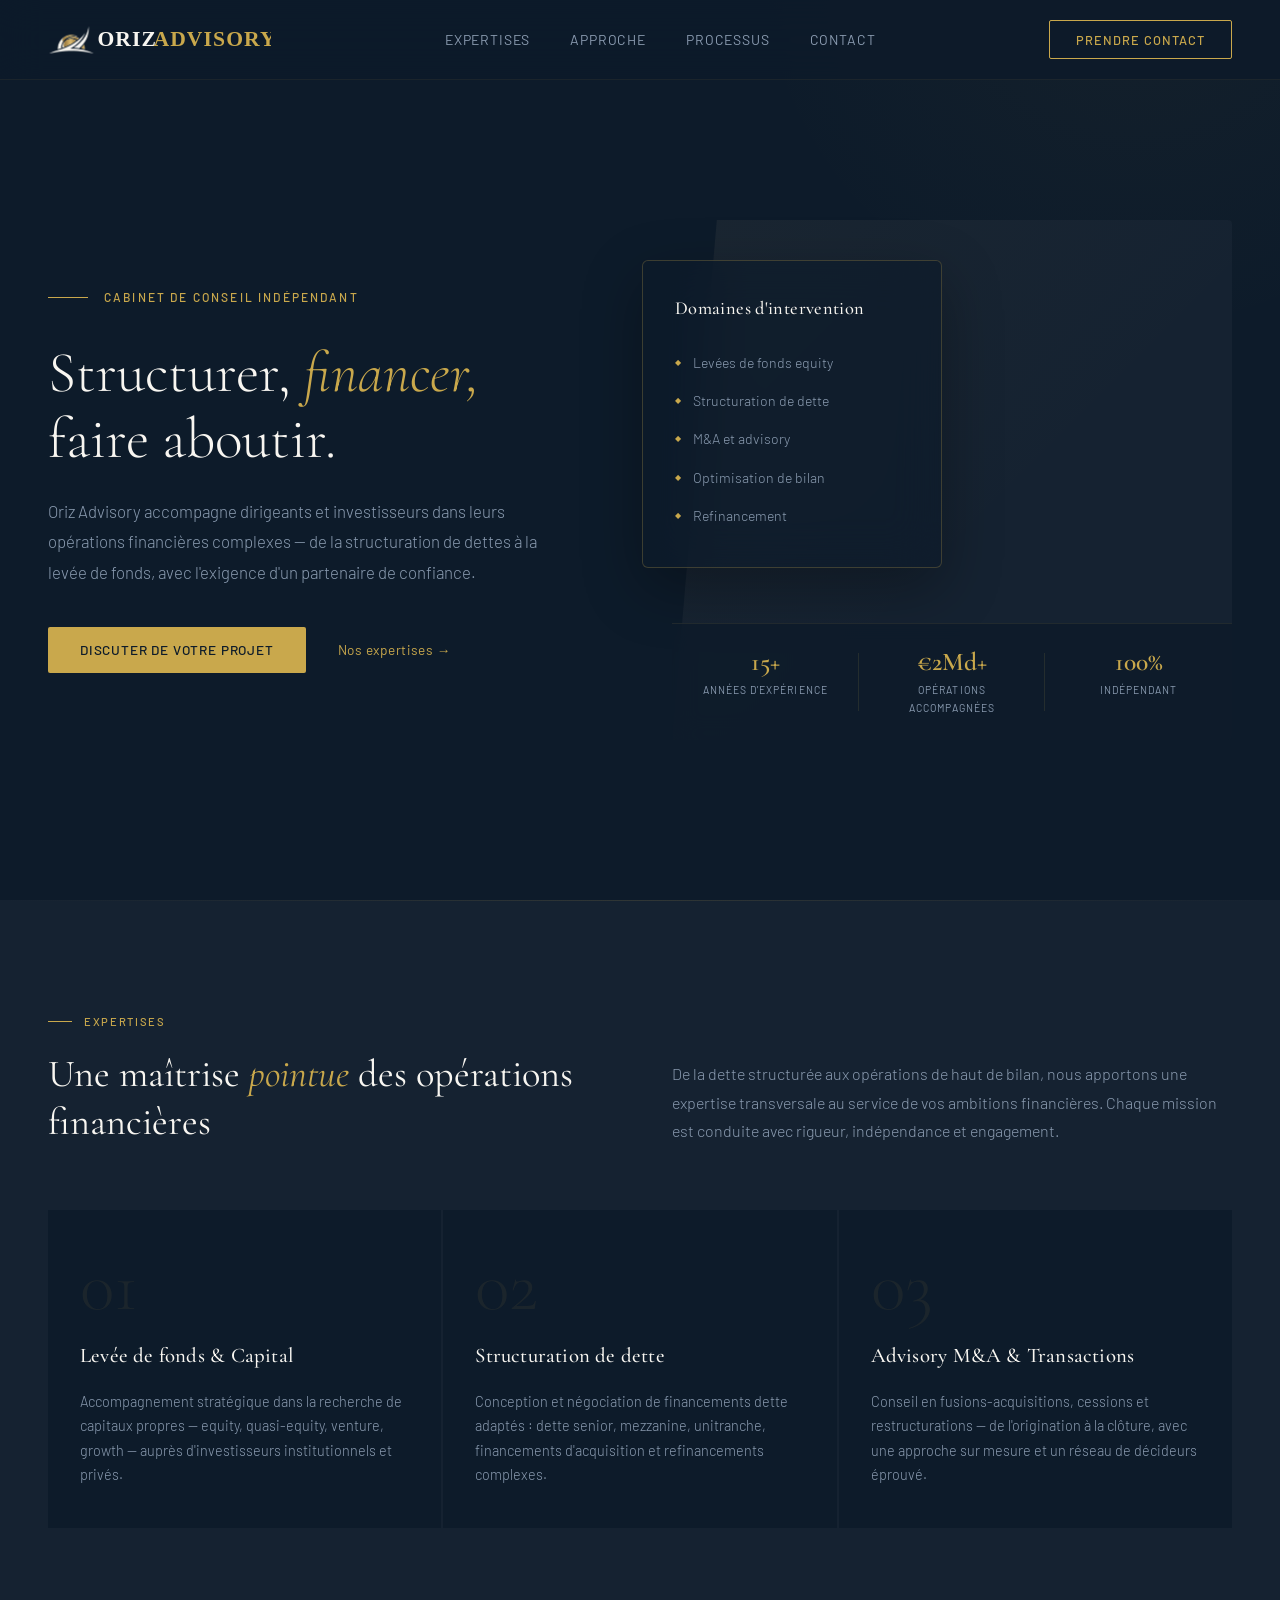
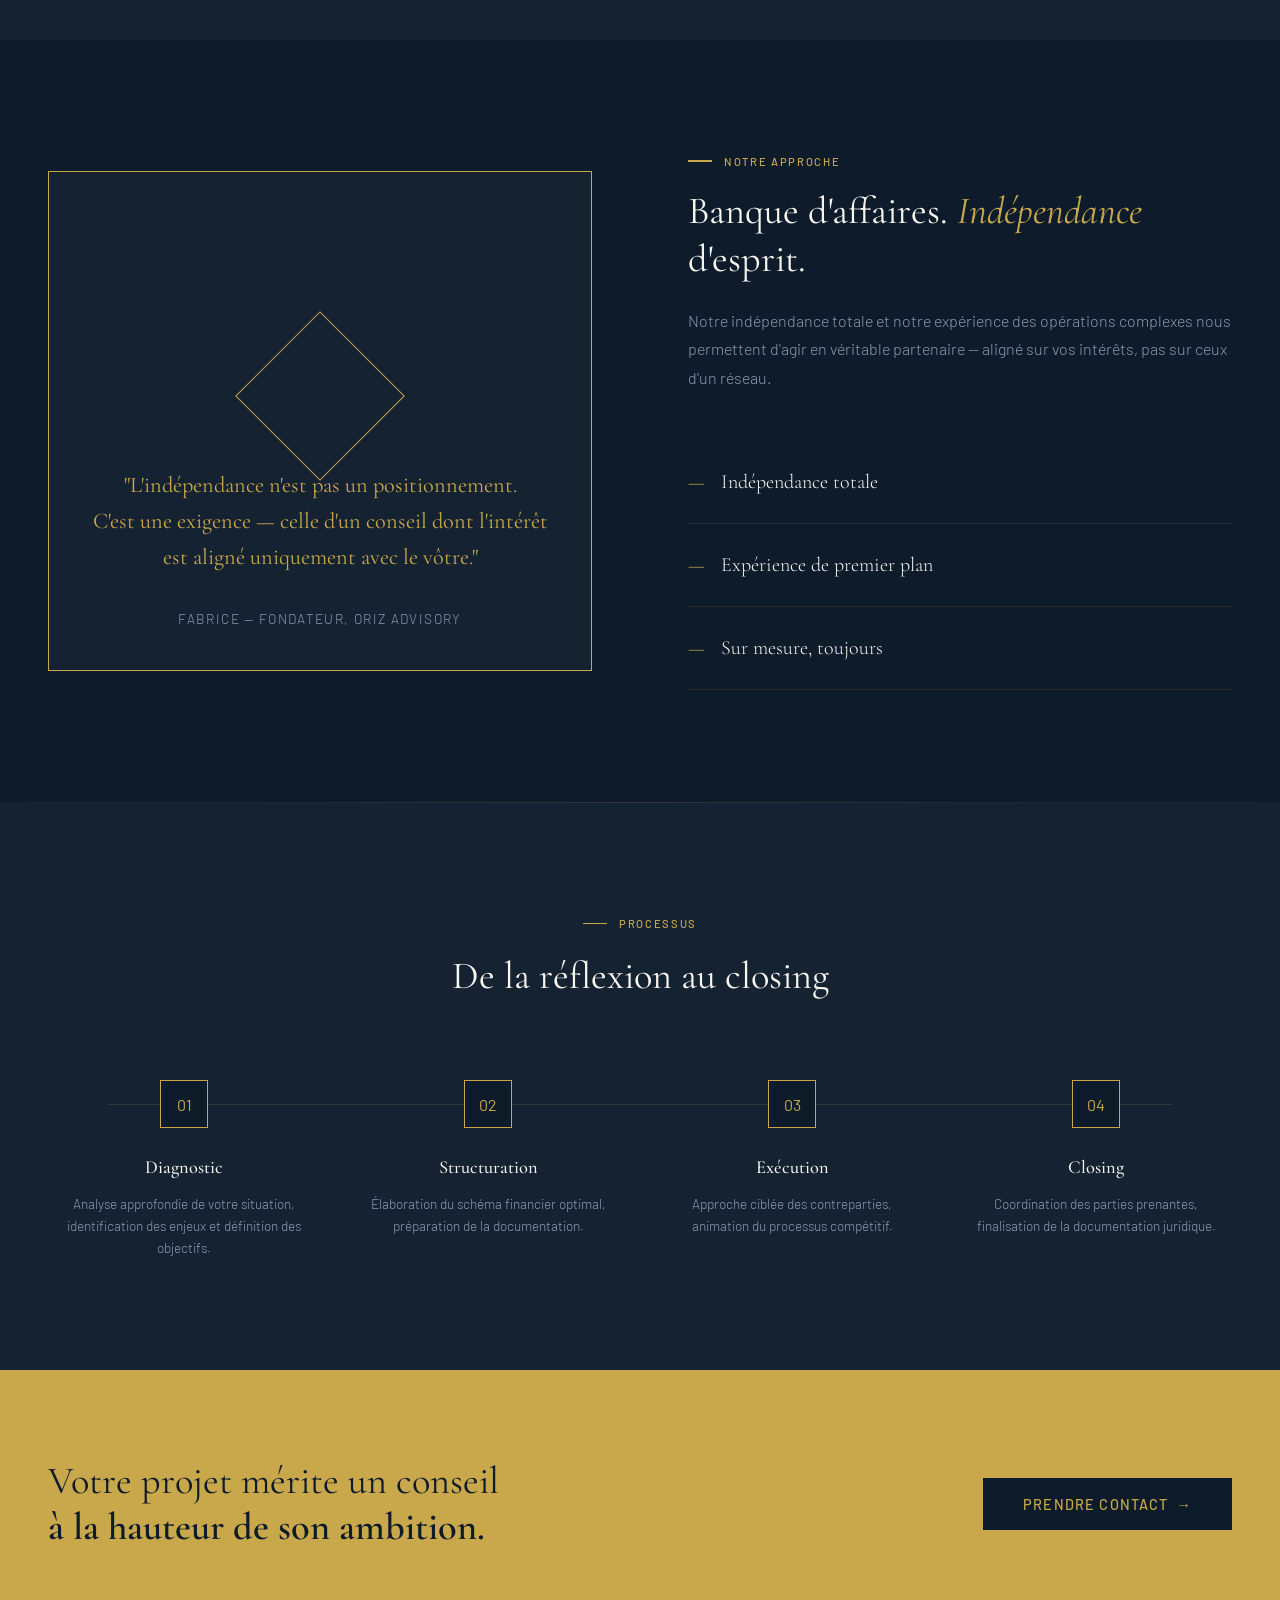
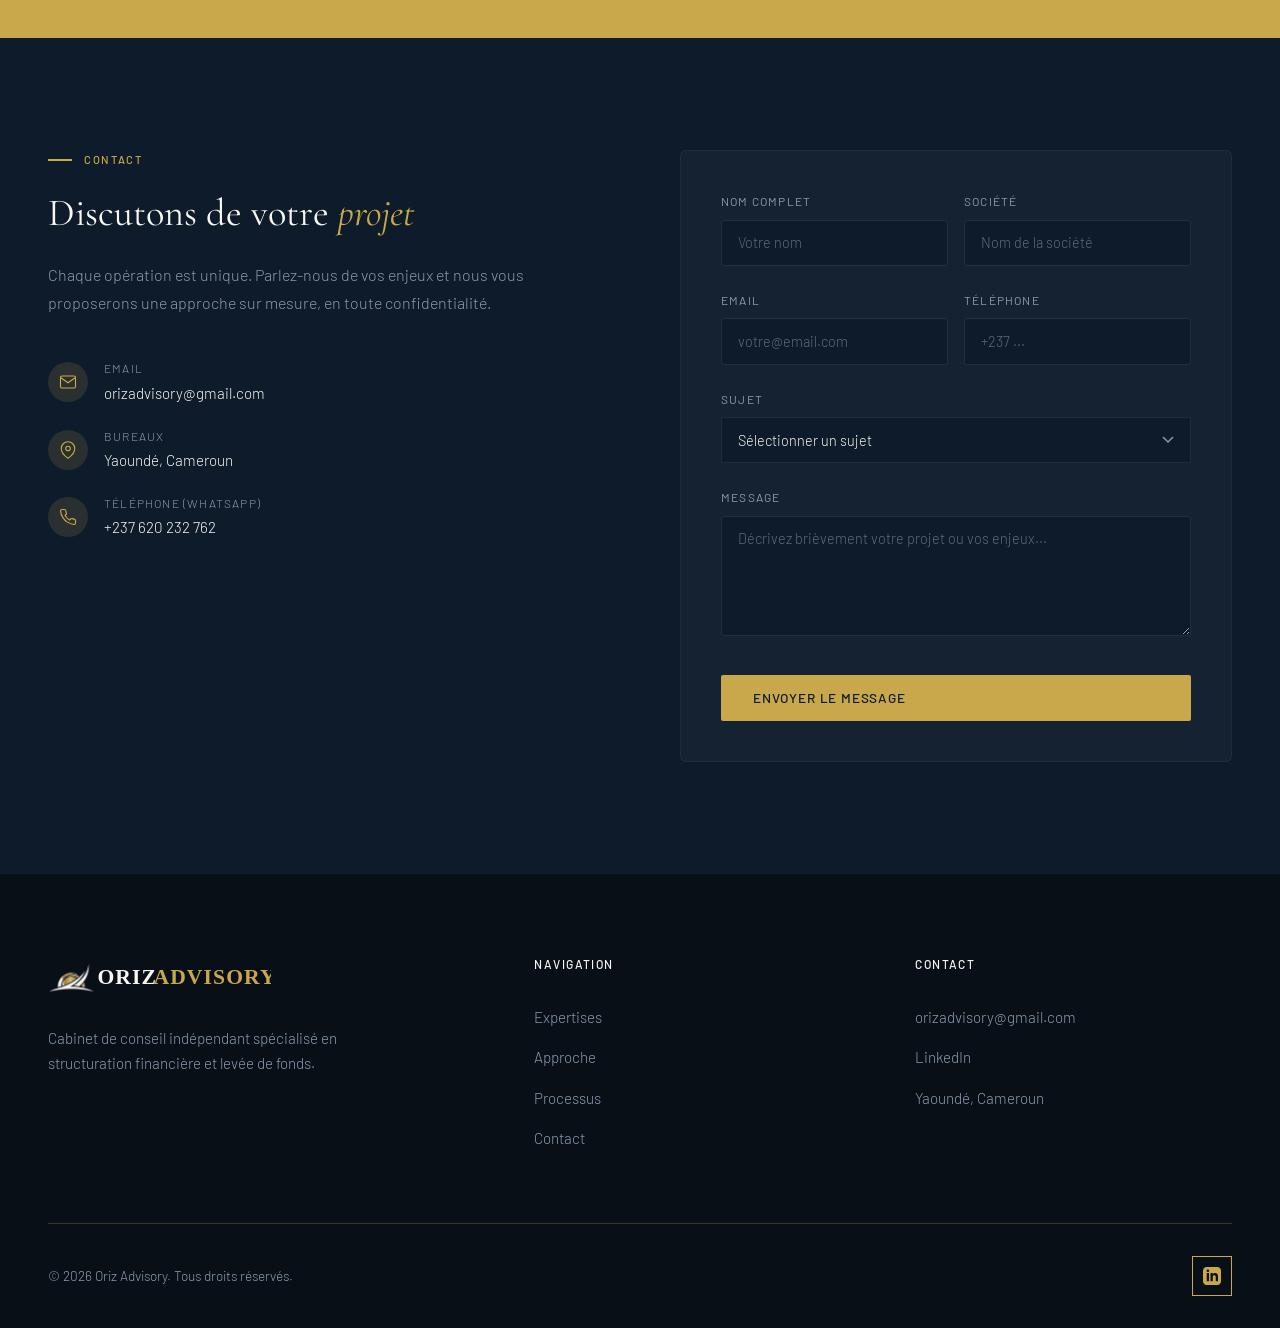
==== index.html @ 31f89c0f "Initial commit of Oriz Advisory website" ====
<!DOCTYPE html>
<html lang="fr">
<head>
  <meta charset="UTF-8">
  <meta name="viewport" content="width=device-width, initial-scale=1.0">
  <title>Oriz Advisory — Financial Structuring & Fundraising</title>
  <meta name="description" content="Oriz Advisory accompagne dirigeants et investisseurs dans leurs opérations financières complexes — structuration de dette, levée de fonds, M&A advisory.">
  <link rel="stylesheet" href="styles.css">
  <link rel="icon" type="image/png" href="assets/logo.png">
</head>
<body>

  <!-- ============================================================
       NAVIGATION
       ============================================================ -->
  <nav class="navbar" id="navbar">
    <a href="#" class="nav-logo">
      <img src="assets/logo.svg" alt="Oriz Advisory">
    </a>
    <div class="nav-links" id="navLinks">
      <a href="#expertises">Expertises</a>
      <a href="#approche">Approche</a>
      <a href="#processus">Processus</a>
      <a href="#contact">Contact</a>
    </div>
    <button class="nav-cta" onclick="document.getElementById('contact').scrollIntoView({behavior:'smooth'})">Prendre contact</button>
    <button class="nav-toggle" id="navToggle" aria-label="Menu">
      <span></span><span></span><span></span>
    </button>
  </nav>

  <!-- ============================================================
       SECTION 1 — HERO
       ============================================================ -->
  <section class="hero" id="hero">
    <div class="hero-container">
      <!-- Left Column -->
      <div class="hero-left">
        <div class="hero-eyebrow">
          <span>Cabinet de conseil indépendant</span>
        </div>
        <h1 class="hero-title">
          Structurer, <span class="highlight">financer,</span><br>faire aboutir.
        </h1>
        <p class="hero-subtitle">
          Oriz Advisory accompagne dirigeants et investisseurs dans leurs opérations financières complexes — de la structuration de dettes à la levée de fonds, avec l'exigence d'un partenaire de confiance.
        </p>
        <div class="hero-ctas">
          <button class="btn-primary" onclick="document.getElementById('contact').scrollIntoView({behavior:'smooth'})">Discuter de votre projet</button>
          <a href="#expertises" class="btn-ghost">Nos expertises →</a>
        </div>
      </div>

      <!-- Right Column -->
      <div class="hero-right">
        <div class="hero-visual-panel"></div>
        <div class="hero-card">
          <h3 class="hero-card-title">Domaines d'intervention</h3>
          <ul class="hero-card-list">
            <li>Levées de fonds equity</li>
            <li>Structuration de dette</li>
            <li>M&A et advisory</li>
            <li>Optimisation de bilan</li>
            <li>Refinancement</li>
          </ul>
        </div>
        <div class="hero-stats">
          <div class="stat-item">
            <span class="stat-number">15+</span>
            <span class="stat-label">Années d'expérience</span>
          </div>
          <div class="stat-item">
            <span class="stat-number">€2Md+</span>
            <span class="stat-label">Opérations accompagnées</span>
          </div>
          <div class="stat-item">
            <span class="stat-number">100%</span>
            <span class="stat-label">Indépendant</span>
          </div>
        </div>
      </div>
    </div>
  </section>

  <!-- ============================================================
       SECTION 2 — EXPERTISES
       ============================================================ -->
  <section class="expertises" id="expertises">
    <div class="section-container">
      <div class="expertises-header reveal">
        <div>
          <div class="section-eyebrow"><span>Expertises</span></div>
          <h2 class="section-title">Une maîtrise <span class="highlight">pointue</span> des opérations financières</h2>
        </div>
        <p class="expertises-intro">
          De la dette structurée aux opérations de haut de bilan, nous apportons une expertise transversale au service de vos ambitions financières. Chaque mission est conduite avec rigueur, indépendance et engagement.
        </p>
      </div>
      <div class="expertise-grid">
        <div class="expertise-card reveal reveal-delay-1">
          <div class="expertise-number">01</div>
          <h3 class="expertise-card-title">Levée de fonds & Capital</h3>
          <p class="expertise-card-desc">Accompagnement stratégique dans la recherche de capitaux propres — equity, quasi-equity, venture, growth — auprès d'investisseurs institutionnels et privés.</p>
        </div>
        <div class="expertise-card reveal reveal-delay-2">
          <div class="expertise-number">02</div>
          <h3 class="expertise-card-title">Structuration de dette</h3>
          <p class="expertise-card-desc">Conception et négociation de financements dette adaptés : dette senior, mezzanine, unitranche, financements d'acquisition et refinancements complexes.</p>
        </div>
        <div class="expertise-card reveal reveal-delay-3">
          <div class="expertise-number">03</div>
          <h3 class="expertise-card-title">Advisory M&A & Transactions</h3>
          <p class="expertise-card-desc">Conseil en fusions-acquisitions, cessions et restructurations — de l'origination à la clôture, avec une approche sur mesure et un réseau de décideurs éprouvé.</p>
        </div>
      </div>
    </div>
  </section>

  <!-- ============================================================
       SECTION 3 — APPROCHE
       ============================================================ -->
  <section class="approche" id="approche">
    <div class="approche-container">
      <div class="approche-left reveal">
        <div class="approche-quote">
          "L'indépendance n'est pas un positionnement.<br>C'est une exigence — celle d'un conseil dont l'intérêt est aligné uniquement avec le vôtre."
        </div>
        <div class="approche-quote-author">Fabrice — Fondateur, Oriz Advisory</div>
      </div>
      <div class="approche-right reveal reveal-delay-1">
        <div class="section-eyebrow"><span>Notre approche</span></div>
        <h2 class="section-title">Banque d'affaires. <span class="highlight">Indépendance</span> d'esprit.</h2>
        <p>Notre indépendance totale et notre expérience des opérations complexes nous permettent d'agir en véritable partenaire — aligné sur vos intérêts, pas sur ceux d'un réseau.</p>
        <div class="approche-values">
          <div class="approche-value">Indépendance totale</div>
          <div class="approche-value">Expérience de premier plan</div>
          <div class="approche-value">Sur mesure, toujours</div>
        </div>
      </div>
    </div>
  </section>

  <!-- ============================================================
       SECTION 4 — PROCESSUS
       ============================================================ -->
  <section class="processus" id="processus">
    <div class="section-container">
      <div class="processus-header reveal">
        <div class="section-eyebrow"><span>Processus</span></div>
        <h2 class="section-title">De la réflexion au closing</h2>
      </div>
      <div class="process-timeline">
        <div class="process-step reveal reveal-delay-1">
          <div class="step-marker">01</div>
          <h3 class="step-title">Diagnostic</h3>
          <p class="step-text">Analyse approfondie de votre situation, identification des enjeux et définition des objectifs.</p>
        </div>
        <div class="process-step reveal reveal-delay-2">
          <div class="step-marker">02</div>
          <h3 class="step-title">Structuration</h3>
          <p class="step-text">Élaboration du schéma financier optimal, préparation de la documentation.</p>
        </div>
        <div class="process-step reveal reveal-delay-3">
          <div class="step-marker">03</div>
          <h3 class="step-title">Exécution</h3>
          <p class="step-text">Approche ciblée des contreparties, animation du processus compétitif.</p>
        </div>
        <div class="process-step reveal reveal-delay-4">
          <div class="step-marker">04</div>
          <h3 class="step-title">Closing</h3>
          <p class="step-text">Coordination des parties prenantes, finalisation de la documentation juridique.</p>
        </div>
      </div>
    </div>
  </section>

  <!-- ============================================================
       CTA BANNER
       ============================================================ -->
  <section class="cta-banner">
    <div class="cta-container reveal">
      <h2 class="cta-text">Votre projet mérite un conseil<br><strong>à la hauteur de son ambition.</strong></h2>
      <button class="btn-navy" onclick="document.getElementById('contact').scrollIntoView({behavior:'smooth'})">Prendre contact <span>→</span></button>
    </div>
  </section>

  <!-- ============================================================
       SECTION 5 — CONTACT
       ============================================================ -->
  <section class="contact" id="contact">
    <div class="contact-container">
      <div class="contact-left reveal">
        <div class="section-eyebrow"><span>Contact</span></div>
        <h2 class="section-title">Discutons de votre <span class="highlight">projet</span></h2>
        <p class="contact-intro">
          Chaque opération est unique. Parlez-nous de vos enjeux et nous vous proposerons une approche sur mesure, en toute confidentialité.
        </p>
        <div class="contact-details">
          <div class="contact-detail">
            <div class="contact-detail-icon">
              <svg viewBox="0 0 24 24"><path d="M4 4h16c1.1 0 2 .9 2 2v12c0 1.1-.9 2-2 2H4c-1.1 0-2-.9-2-2V6c0-1.1.9-2 2-2z"/><polyline points="22,6 12,13 2,6"/></svg>
            </div>
            <div class="contact-detail-text">
              <small>Email</small>
              orizadvisory@gmail.com
            </div>
          </div>
          <div class="contact-detail">
            <div class="contact-detail-icon">
              <svg viewBox="0 0 24 24"><path d="M21 10c0 7-9 13-9 13s-9-6-9-13a9 9 0 0118 0z"/><circle cx="12" cy="10" r="3"/></svg>
            </div>
            <div class="contact-detail-text">
              <small>Bureaux</small>
              Yaoundé, Cameroun
            </div>
          </div>
          <div class="contact-detail">
            <div class="contact-detail-icon">
              <svg viewBox="0 0 24 24"><path d="M22 16.92v3a2 2 0 01-2.18 2 19.79 19.79 0 01-8.63-3.07 19.5 19.5 0 01-6-6A19.79 19.79 0 012.12 4.18 2 2 0 014.11 2h3a2 2 0 012 1.72c.127.96.361 1.903.7 2.81a2 2 0 01-.45 2.11L8.09 9.91a16 16 0 006 6l1.27-1.27a2 2 0 012.11-.45c.907.339 1.85.573 2.81.7A2 2 0 0122 16.92z"/></svg>
            </div>
            <div class="contact-detail-text">
              <small>Téléphone (WhatsApp)</small>
              <a href="https://wa.me/237620232762" target="_blank" rel="noopener noreferrer" style="color: inherit; text-decoration: none;">+237 620 232 762</a>
            </div>
          </div>
        </div>
      </div>
      <form class="contact-form reveal reveal-delay-2" id="contactForm" action="https://formspree.io/f/xwvrzvrv" method="POST" onsubmit="handleSubmit(event)">
        <div class="form-row">
          <div class="form-group">
            <label for="name">Nom complet</label>
            <input type="text" id="name" name="nom" placeholder="Votre nom" required>
          </div>
          <div class="form-group">
            <label for="company">Société</label>
            <input type="text" id="company" name="societe" placeholder="Nom de la société">
          </div>
        </div>
        <div class="form-row">
          <div class="form-group">
            <label for="email">Email</label>
            <input type="email" id="email" name="email" placeholder="votre@email.com" required>
          </div>
          <div class="form-group">
            <label for="phone">Téléphone</label>
            <input type="tel" id="phone" name="telephone" placeholder="+237 ...">
          </div>
        </div>
        <div class="form-group">
          <label for="subject">Sujet</label>
          <select id="subject" name="sujet">
            <option value="" disabled selected>Sélectionner un sujet</option>
            <option value="Levee de fonds">Levée de fonds</option>
            <option value="Structuration de dette">Structuration de dette</option>
            <option value="M&A / Transaction">M&A / Transaction</option>
            <option value="Refinancement">Refinancement</option>
            <option value="Autre">Autre</option>
          </select>
        </div>
        <div class="form-group">
          <label for="message">Message</label>
          <textarea id="message" name="message" placeholder="Décrivez brièvement votre projet ou vos enjeux..." required></textarea>
        </div>
        <button type="submit" class="btn-primary form-submit">Envoyer le message</button>
      </form>
    </div>
  </section>

  <!-- ============================================================
       FOOTER
       ============================================================ -->
  <footer class="footer">
    <div class="footer-container">
      <div class="footer-top">
        <div class="footer-brand">
          <a href="#" class="footer-logo">
            <img src="assets/logo.svg" alt="Oriz Advisory">
          </a>
          <p>Cabinet de conseil indépendant spécialisé en structuration financière et levée de fonds.</p>
        </div>
        <div class="footer-nav-col">
          <h4>Navigation</h4>
          <a href="#expertises">Expertises</a>
          <a href="#approche">Approche</a>
          <a href="#processus">Processus</a>
          <a href="#contact">Contact</a>
        </div>
        <div class="footer-nav-col">
          <h4>Contact</h4>
          <a href="mailto:orizadvisory@gmail.com">orizadvisory@gmail.com</a>
          <a href="https://www.linkedin.com/company/oriz-advisory/" target="_blank" rel="noopener noreferrer">LinkedIn</a>
          <p>Yaoundé, Cameroun</p>
        </div>
      </div>
      <div class="footer-bottom">
        <p>© 2026 Oriz Advisory. Tous droits réservés.</p>
        <a href="https://www.linkedin.com/company/oriz-advisory/" target="_blank" rel="noopener noreferrer" class="linkedin-icon" aria-label="LinkedIn">
          <svg viewBox="0 0 24 24"><path d="M19 0h-14c-2.761 0-5 2.239-5 5v14c0 2.761 2.239 5 5 5h14c2.762 0 5-2.239 5-5v-14c0-2.761-2.238-5-5-5zm-11 19h-3v-11h3v11zm-1.5-12.268c-.966 0-1.75-.79-1.75-1.764s.784-1.764 1.75-1.764 1.75.79 1.75 1.764-.783 1.764-1.75 1.764zm13.5 12.268h-3v-5.604c0-3.368-4-3.113-4 0v5.604h-3v-11h3v1.765c1.396-2.586 7-2.777 7 2.476v6.759z"/></svg>
        </a>
      </div>
    </div>
  </footer>

  <!-- ============================================================
       JAVASCRIPT
       ============================================================ -->
  <script>
    // --- Navbar scroll effect ---
    const navbar = document.getElementById('navbar');
    window.addEventListener('scroll', () => {
      navbar.classList.toggle('scrolled', window.scrollY > 40);
    });

    // --- Mobile menu toggle ---
    const navToggle = document.getElementById('navToggle');
    const navLinks = document.getElementById('navLinks');
    navToggle.addEventListener('click', () => {
      navLinks.classList.toggle('open');
      const spans = navToggle.querySelectorAll('span');
      if (navLinks.classList.contains('open')) {
        spans[0].style.transform = 'rotate(45deg) translate(5px, 5px)';
        spans[1].style.opacity = '0';
        spans[2].style.transform = 'rotate(-45deg) translate(5px, -5px)';
      } else {
        spans[0].style.transform = '';
        spans[1].style.opacity = '';
        spans[2].style.transform = '';
      }
    });

    // Close mobile menu on nav link click
    navLinks.querySelectorAll('a').forEach(link => {
      link.addEventListener('click', () => {
        navLinks.classList.remove('open');
        const spans = navToggle.querySelectorAll('span');
        spans[0].style.transform = '';
        spans[1].style.opacity = '';
        spans[2].style.transform = '';
      });
    });

    // --- Scroll Reveal ---
    const reveals = document.querySelectorAll('.reveal');
    const observerOptions = {
      root: null,
      threshold: 0.15,
      rootMargin: '0px 0px -40px 0px'
    };
    const observer = new IntersectionObserver((entries) => {
      entries.forEach(entry => {
        if (entry.isIntersecting) {
          entry.target.classList.add('visible');
          observer.unobserve(entry.target);
        }
      });
    }, observerOptions);
    reveals.forEach(el => observer.observe(el));

    // --- Smooth scroll for anchor links ---
    document.querySelectorAll('a[href^="#"]').forEach(anchor => {
      anchor.addEventListener('click', (e) => {
        e.preventDefault();
        const target = document.querySelector(anchor.getAttribute('href'));
        if (target) {
          target.scrollIntoView({ behavior: 'smooth', block: 'start' });
        }
      });
    });

    // --- Contact form handler ---
    async function handleSubmit(e) {
      e.preventDefault();
      const form = e.target;
      const btn = form.querySelector('.form-submit');
      const originalText = btn.textContent;
      
      const data = new FormData(form);
      
      try {
        btn.textContent = 'Envoi en cours...';
        btn.disabled = true;
        
        const response = await fetch(form.action, {
          method: form.method,
          body: data,
          headers: {
            'Accept': 'application/json'
          }
        });
        
        if (response.ok) {
          btn.textContent = 'Message envoyé ✓';
          btn.style.background = '#2a7d4f';
          btn.style.borderColor = '#2a7d4f';
          setTimeout(() => {
            btn.textContent = originalText;
            btn.style.background = '';
            btn.style.borderColor = '';
            btn.disabled = false;
            form.reset();
          }, 3000);
        } else {
          // If the server returns an error code
          btn.textContent = 'Erreur lors de l\'envoi';
          btn.style.background = '#e63946';
          btn.style.borderColor = '#e63946';
          setTimeout(() => {
            btn.textContent = originalText;
            btn.style.background = '';
            btn.style.borderColor = '';
            btn.disabled = false;
          }, 4000);
        }
      } catch (error) {
        // Network errors
        btn.textContent = 'Erreur réseau';
        btn.style.background = '#e63946';
        btn.style.borderColor = '#e63946';
        setTimeout(() => {
          btn.textContent = originalText;
          btn.style.background = '';
          btn.style.borderColor = '';
          btn.disabled = false;
        }, 4000);
      }
    }

    // --- Counter animation for stats ---
    function animateCounters() {
      const stats = document.querySelectorAll('.stat-number');
      stats.forEach(stat => {
        const text = stat.textContent;
        // Only animate numbers
        if (text.match(/^\d/)) {
          const endVal = parseInt(text);
          const suffix = text.replace(/[\d]/g, '');
          let current = 0;
          const step = Math.ceil(endVal / 40);
          const timer = setInterval(() => {
            current += step;
            if (current >= endVal) {
              current = endVal;
              clearInterval(timer);
            }
            stat.textContent = current + suffix;
          }, 30);
        }
      });
    }
    // Trigger counter animation when hero stats become visible
    const statsBar = document.querySelector('.hero-stats');
    if (statsBar) {
      const statsObserver = new IntersectionObserver((entries) => {
        entries.forEach(entry => {
          if (entry.isIntersecting) {
            animateCounters();
            statsObserver.unobserve(entry.target);
          }
        });
      }, { threshold: 0.5 });
      statsObserver.observe(statsBar);
    }
  </script>
</body>
</html>
---- styles.css ----
/* ============================================================
   ORIZ ADVISORY — Premium Single-Page Website
   Design Tokens & Global Styles
   ============================================================ */

@import url('https://fonts.googleapis.com/css2?family=Cormorant+Garamond:ital,wght@0,300;0,400;0,500;0,600;0,700;1,300;1,400;1,500;1,600;1,700&family=Barlow:wght@200;300;400;500;600&display=swap');

/* --- Design Tokens --- */
:root {
  --navy:        #0D1B2A;
  --navy-light:  #152231;
  --navy-mid:    #1B2D44;
  --gold:        #C9A84C;
  --gold-dim:    rgba(201, 168, 76, 0.15);
  --gold-glow:   rgba(201, 168, 76, 0.35);
  --offwhite:    #F8F6F1;
  --grey:        #8A9BB0;
  --grey-dark:   #5A6B7F;
  --glass-bg:    rgba(13, 27, 42, 0.65);
  --glass-border: rgba(201, 168, 76, 0.25);
  --font-display: 'Cormorant Garamond', Georgia, serif;
  --font-body:    'Barlow', 'Segoe UI', sans-serif;
  --transition:  0.35s cubic-bezier(0.25, 0.46, 0.45, 0.94);
  --max-width:   1280px;
}

/* --- Reset & Base --- */
*, *::before, *::after { box-sizing: border-box; margin: 0; padding: 0; }
html { scroll-behavior: smooth; font-size: 16px; }
body {
  font-family: var(--font-body);
  font-weight: 300;
  color: var(--offwhite);
  background: var(--navy);
  line-height: 1.7;
  overflow-x: hidden;
  -webkit-font-smoothing: antialiased;
  -moz-osx-font-smoothing: grayscale;
}
img { max-width: 100%; display: block; }
a { text-decoration: none; color: inherit; }
ul { list-style: none; }

/* ============================================================
   NAVIGATION
   ============================================================ */
.navbar {
  position: fixed;
  top: 0; left: 0; right: 0;
  z-index: 1000;
  padding: 0 3rem;
  height: 80px;
  display: flex;
  align-items: center;
  justify-content: space-between;
  background: rgba(13, 27, 42, 0.85);
  backdrop-filter: blur(20px);
  -webkit-backdrop-filter: blur(20px);
  border-bottom: 1px solid rgba(201, 168, 76, 0.08);
  transition: background var(--transition);
}
.navbar.scrolled {
  background: rgba(13, 27, 42, 0.95);
  border-bottom-color: rgba(201, 168, 76, 0.15);
}
.nav-logo img {
  height: 48px;
  width: auto;
}
.nav-links {
  display: flex;
  align-items: center;
  gap: 2.5rem;
}
.nav-links a {
  font-family: var(--font-body);
  font-weight: 400;
  font-size: 0.875rem;
  letter-spacing: 0.06em;
  text-transform: uppercase;
  color: var(--grey);
  transition: color var(--transition);
  position: relative;
}
.nav-links a::after {
  content: '';
  position: absolute;
  bottom: -4px; left: 0;
  width: 0;
  height: 1px;
  background: var(--gold);
  transition: width var(--transition);
}
.nav-links a:hover { color: var(--offwhite); }
.nav-links a:hover::after { width: 100%; }

.nav-cta {
  font-family: var(--font-body);
  font-weight: 500;
  font-size: 0.8rem;
  letter-spacing: 0.08em;
  text-transform: uppercase;
  padding: 0.65rem 1.6rem;
  border: 1.5px solid var(--gold);
  color: var(--gold);
  border-radius: 2px;
  transition: all var(--transition);
  cursor: pointer;
  background: transparent;
}
.nav-cta:hover {
  background: var(--gold);
  color: var(--navy);
}

/* Mobile menu toggle */
.nav-toggle {
  display: none;
  flex-direction: column;
  gap: 5px;
  background: none;
  border: none;
  cursor: pointer;
  padding: 4px;
}
.nav-toggle span {
  display: block;
  width: 24px;
  height: 2px;
  background: var(--offwhite);
  transition: all 0.3s;
}

/* ============================================================
   HERO SECTION
   ============================================================ */
.hero {
  min-height: 100vh;
  padding: 140px 3rem 80px;
  display: flex;
  align-items: center;
  position: relative;
  overflow: hidden;
}
/* Subtle background texture */
.hero::before {
  content: '';
  position: absolute;
  top: -50%; right: -20%;
  width: 800px; height: 800px;
  border-radius: 50%;
  background: radial-gradient(circle, rgba(201,168,76,0.04) 0%, transparent 70%);
  pointer-events: none;
}
.hero-container {
  max-width: var(--max-width);
  margin: 0 auto;
  width: 100%;
  display: grid;
  grid-template-columns: 1fr 1fr;
  gap: 4rem;
  align-items: center;
}
/* --- Hero Left --- */
.hero-left { z-index: 2; }
.hero-eyebrow {
  display: flex;
  align-items: center;
  gap: 1rem;
  margin-bottom: 2rem;
}
.hero-eyebrow::before {
  content: '';
  width: 40px;
  height: 1.5px;
  background: var(--gold);
  flex-shrink: 0;
}
.hero-eyebrow span {
  font-family: var(--font-body);
  font-size: 0.75rem;
  font-weight: 500;
  letter-spacing: 0.18em;
  text-transform: uppercase;
  color: var(--gold);
}
.hero-title {
  font-family: var(--font-display);
  font-weight: 300;
  font-size: clamp(2.8rem, 4.5vw, 4rem);
  line-height: 1.15;
  color: var(--offwhite);
  margin-bottom: 1.5rem;
}
.hero-title .highlight {
  font-style: italic;
  color: var(--gold);
}
.hero-subtitle {
  font-family: var(--font-body);
  font-weight: 300;
  font-size: 1.05rem;
  line-height: 1.8;
  color: var(--grey);
  max-width: 520px;
  margin-bottom: 2.5rem;
}
.hero-ctas {
  display: flex;
  align-items: center;
  gap: 2rem;
  flex-wrap: wrap;
}
.btn-primary {
  display: inline-flex;
  align-items: center;
  gap: 0.5rem;
  font-family: var(--font-body);
  font-weight: 500;
  font-size: 0.85rem;
  letter-spacing: 0.06em;
  text-transform: uppercase;
  padding: 0.9rem 2rem;
  background: var(--gold);
  color: var(--navy);
  border: none;
  border-radius: 2px;
  cursor: pointer;
  transition: all var(--transition);
  position: relative;
  overflow: hidden;
}
.btn-primary::before {
  content: '';
  position: absolute;
  inset: 0;
  background: linear-gradient(135deg, rgba(255,255,255,0.15) 0%, transparent 50%);
  opacity: 0;
  transition: opacity var(--transition);
}
.btn-primary:hover { transform: translateY(-2px); box-shadow: 0 8px 30px rgba(201,168,76,0.25); }
.btn-primary:hover::before { opacity: 1; }
.btn-ghost {
  font-family: var(--font-body);
  font-weight: 400;
  font-size: 0.85rem;
  letter-spacing: 0.04em;
  color: var(--gold);
  transition: all var(--transition);
  border: none;
  background: none;
  cursor: pointer;
}
.btn-ghost:hover { color: var(--offwhite); letter-spacing: 0.08em; }

/* --- Hero Right --- */
.hero-right {
  position: relative;
  height: 520px;
  z-index: 1;
}
.hero-visual-panel {
  position: absolute;
  inset: 0;
  background: var(--navy-light);
  clip-path: polygon(8% 0, 100% 0, 100% 100%, 0 100%);
  border-radius: 4px;
}
.hero-visual-panel::after {
  content: '';
  position: absolute;
  inset: 0;
  background: linear-gradient(135deg, rgba(201,168,76,0.03) 0%, transparent 60%);
}
/* Floating glassmorphism card */
.hero-card {
  position: absolute;
  top: 40px; left: -30px;
  width: 300px;
  padding: 2rem;
  background: var(--glass-bg);
  backdrop-filter: blur(24px);
  -webkit-backdrop-filter: blur(24px);
  border: 1px solid var(--glass-border);
  border-radius: 6px;
  z-index: 3;
  box-shadow: 0 20px 60px rgba(0,0,0,0.3);
}
.hero-card-title {
  font-family: var(--font-display);
  font-weight: 500;
  font-size: 1.15rem;
  color: var(--offwhite);
  margin-bottom: 1.2rem;
  letter-spacing: 0.02em;
}
.hero-card-list li {
  font-family: var(--font-body);
  font-weight: 300;
  font-size: 0.88rem;
  color: var(--grey);
  padding: 0.45rem 0;
  display: flex;
  align-items: center;
  gap: 0.75rem;
}
.hero-card-list li::before {
  content: '◆';
  font-size: 0.5rem;
  color: var(--gold);
  flex-shrink: 0;
}

/* Stats bar */
.hero-stats {
  position: absolute;
  bottom: 0; left: 0; right: 0;
  display: grid;
  grid-template-columns: repeat(3, 1fr);
  background: rgba(13, 27, 42, 0.8);
  backdrop-filter: blur(12px);
  border-top: 1px solid rgba(201,168,76,0.1);
  border-radius: 0 0 4px 4px;
  z-index: 3;
}
.stat-item {
  padding: 1.4rem 1.5rem;
  text-align: center;
  position: relative;
}
.stat-item:not(:last-child)::after {
  content: '';
  position: absolute;
  right: 0; top: 25%; bottom: 25%;
  width: 1px;
  background: rgba(201,168,76,0.12);
}
.stat-number {
  font-family: var(--font-display);
  font-weight: 600;
  font-size: 1.6rem;
  color: var(--gold);
  display: block;
  line-height: 1.2;
}
.stat-label {
  font-family: var(--font-body);
  font-weight: 400;
  font-size: 0.65rem;
  letter-spacing: 0.1em;
  text-transform: uppercase;
  color: var(--grey);
  margin-top: 0.3rem;
  display: block;
}

/* ============================================================
   SECTION — EXPERTISES
   ============================================================ */
.expertises {
  background: var(--navy-light);
  padding: 7rem 3rem;
  position: relative;
}
.expertises::before {
  content: '';
  position: absolute;
  top: 0; left: 0; right: 0;
  height: 1px;
  background: linear-gradient(90deg, transparent, rgba(201,168,76,0.15), transparent);
}
.section-container {
  max-width: var(--max-width);
  margin: 0 auto;
}
.expertises-header {
  display: grid;
  grid-template-columns: 1fr 1fr;
  gap: 4rem;
  margin-bottom: 4rem;
  align-items: end;
}
.section-eyebrow {
  display: flex;
  align-items: center;
  gap: 0.75rem;
  margin-bottom: 1.2rem;
}
.section-eyebrow::before {
  content: '';
  width: 24px;
  height: 1.5px;
  background: var(--gold);
}
.section-eyebrow span {
  font-family: var(--font-body);
  font-size: 0.7rem;
  font-weight: 500;
  letter-spacing: 0.15em;
  text-transform: uppercase;
  color: var(--gold);
}
.section-title {
  font-family: var(--font-display);
  font-weight: 400;
  font-size: clamp(1.8rem, 3vw, 2.4rem);
  line-height: 1.25;
  color: var(--offwhite);
}
.section-title .highlight {
  font-style: italic;
  color: var(--gold);
}
.expertises-intro {
  font-family: var(--font-body);
  font-weight: 300;
  font-size: 1rem;
  line-height: 1.8;
  color: var(--grey);
  align-self: end;
}
/* Expertise cards */
.expertise-grid {
  display: grid;
  grid-template-columns: repeat(3, 1fr);
  gap: 2px;
}
.expertise-card {
  background: var(--navy);
  padding: 2.5rem 2rem;
  position: relative;
  overflow: hidden;
  transition: all var(--transition);
  cursor: default;
}
.expertise-card::after {
  content: '';
  position: absolute;
  bottom: 0; left: 0;
  width: 0;
  height: 2px;
  background: var(--gold);
  transition: width 0.5s cubic-bezier(0.25, 0.46, 0.45, 0.94);
}
.expertise-card:hover {
  background: var(--navy-mid);
}
.expertise-card:hover::after {
  width: 100%;
}
.expertise-number {
  font-family: var(--font-display);
  font-weight: 300;
  font-size: 4.5rem;
  color: rgba(201, 168, 76, 0.08);
  line-height: 1;
  margin-bottom: 1rem;
  transition: color var(--transition);
}
.expertise-card:hover .expertise-number {
  color: rgba(201, 168, 76, 0.15);
}
.expertise-card-title {
  font-family: var(--font-display);
  font-weight: 500;
  font-size: 1.3rem;
  color: var(--offwhite);
  margin-bottom: 1rem;
  letter-spacing: 0.01em;
}
.expertise-card-desc {
  font-family: var(--font-body);
  font-weight: 300;
  font-size: 0.9rem;
  line-height: 1.7;
  color: var(--grey);
}

/* ============================================================
   SECTION — APPROCHE
   ============================================================ */
.approche {
  padding: 7rem 3rem;
  background: var(--navy);
  position: relative;
}
.approche-container {
  max-width: var(--max-width);
  margin: 0 auto;
  display: grid;
  grid-template-columns: 1fr 1fr;
  gap: 6rem;
  align-items: center;
}
.approche-left {
  position: relative;
  height: 500px;
  border: 1px solid var(--gold);
  padding: 2.5rem;
  display: flex;
  flex-direction: column;
  justify-content: flex-end;
  background: var(--navy-light);
  overflow: hidden;
}
.approche-left::before {
  content: '';
  position: absolute;
  top: 45%; left: 50%;
  transform: translate(-50%, -50%) rotate(45deg);
  width: 120px; height: 120px;
  border: 1px solid var(--gold);
  animation: slowRotate 25s linear infinite;
}
@keyframes slowRotate {
  from { transform: translate(-50%, -50%) rotate(45deg); }
  to { transform: translate(-50%, -50%) rotate(405deg); }
}
.approche-quote {
  font-family: var(--font-display);
  font-size: 1.4rem;
  font-weight: 400;
  line-height: 1.6;
  color: var(--gold);
  position: relative;
  z-index: 2;
  text-align: center;
  margin-bottom: 2rem;
}
.approche-quote-author {
  font-family: var(--font-body);
  font-size: 0.85rem;
  text-transform: uppercase;
  letter-spacing: 0.1em;
  color: var(--grey);
  text-align: center;
  position: relative;
  z-index: 2;
}
.approche-right {
  display: flex;
  flex-direction: column;
}
.approche-right .section-eyebrow {
  margin-bottom: 1rem;
}
.approche-right .section-title {
  margin-bottom: 1.5rem;
}
.approche-right p {
  font-family: var(--font-body);
  font-weight: 300;
  font-size: 1rem;
  color: var(--grey);
  line-height: 1.8;
  margin-bottom: 3rem;
}
.approche-values {
  display: flex;
  flex-direction: column;
}
.approche-value {
  padding: 1.5rem 0;
  border-bottom: 1px solid rgba(201,168,76,0.15);
  font-family: var(--font-display);
  font-size: 1.25rem;
  color: var(--offwhite);
  display: flex;
  align-items: center;
  gap: 1rem;
}
.approche-value::before {
  content: '—';
  color: var(--gold);
}

/* ============================================================
   SECTION — PROCESSUS
   ============================================================ */
.processus {
  padding: 7rem 3rem;
  background: var(--navy-light);
  position: relative;
  overflow: hidden;
}
.processus::before {
  content: '';
  position: absolute;
  top: 0; left: 0; right: 0;
  height: 1px;
  background: linear-gradient(90deg, transparent, rgba(201,168,76,0.15), transparent);
}
.processus-header {
  text-align: center;
  max-width: 700px;
  margin: 0 auto 5rem;
}
.processus-header .section-eyebrow {
  justify-content: center;
}
.processus-header .section-title {
  margin-bottom: 1.2rem;
}
.process-timeline {
  max-width: var(--max-width);
  margin: 0 auto;
  display: grid;
  grid-template-columns: repeat(4, 1fr);
  gap: 2rem;
  position: relative;
}
/* Connecting line */
.process-timeline::before {
  content: '';
  position: absolute;
  top: 24px;
  left: 5%;
  right: 5%;
  height: 1px;
  background: var(--gold-dim);
  z-index: 0;
}
.process-step {
  text-align: center;
  position: relative;
  z-index: 1;
  padding: 0 1rem;
}
.step-marker {
  width: 48px;
  height: 48px;
  background: var(--navy);
  border: 1px solid var(--gold);
  display: flex;
  align-items: center;
  justify-content: center;
  margin: 0 auto 1.5rem;
  font-family: var(--font-body);
  font-weight: 400;
  font-size: 1rem;
  color: var(--gold);
  transition: all var(--transition);
}
.process-step:hover .step-marker {
  background: var(--gold);
  color: var(--navy);
}
.step-title {
  font-family: var(--font-display);
  font-weight: 500;
  font-size: 1.15rem;
  color: var(--offwhite);
  margin-bottom: 0.6rem;
}
.step-text {
  font-family: var(--font-body);
  font-weight: 300;
  font-size: 0.85rem;
  line-height: 1.6;
  color: var(--grey);
}

/* ============================================================
   CTA BANNER
   ============================================================ */
.cta-banner {
  background: var(--gold);
  padding: 5.5rem 3rem;
}
.cta-container {
  max-width: var(--max-width);
  margin: 0 auto;
  display: flex;
  justify-content: space-between;
  align-items: center;
  gap: 4rem;
}
.cta-text {
  font-family: var(--font-display);
  font-weight: 400;
  font-size: clamp(2rem, 3vw, 2.8rem);
  color: var(--navy);
  line-height: 1.2;
  max-width: 800px;
}
.cta-text strong {
  font-weight: 600;
}
.btn-navy {
  display: inline-flex;
  align-items: center;
  gap: 0.5rem;
  font-family: var(--font-body);
  font-weight: 500;
  font-size: 0.9rem;
  letter-spacing: 0.08em;
  text-transform: uppercase;
  padding: 1.1rem 2.5rem;
  background: var(--navy);
  color: var(--gold);
  border: none;
  cursor: pointer;
  transition: all var(--transition);
  white-space: nowrap;
}
.btn-navy:hover {
  background: var(--navy-mid);
  transform: translateY(-2px);
  box-shadow: 0 8px 24px rgba(13,27,42,0.3);
}

/* ============================================================
   SECTION — CONTACT
   ============================================================ */
.contact {
  padding: 7rem 3rem;
  background: var(--navy);
  position: relative;
}
.contact-container {
  max-width: var(--max-width);
  margin: 0 auto;
  display: grid;
  grid-template-columns: 1fr 1fr;
  gap: 5rem;
  align-items: start;
}
.contact-left .section-title {
  margin-bottom: 1.5rem;
}
.contact-intro {
  font-family: var(--font-body);
  font-weight: 300;
  font-size: 1rem;
  color: var(--grey);
  line-height: 1.8;
  margin-bottom: 2.5rem;
}
.contact-details {
  display: flex;
  flex-direction: column;
  gap: 1.2rem;
}
.contact-detail {
  display: flex;
  align-items: center;
  gap: 1rem;
}
.contact-detail-icon {
  width: 40px;
  height: 40px;
  border-radius: 50%;
  background: var(--gold-dim);
  display: flex;
  align-items: center;
  justify-content: center;
  flex-shrink: 0;
}
.contact-detail-icon svg {
  width: 18px;
  height: 18px;
  stroke: var(--gold);
  fill: none;
  stroke-width: 1.5;
}
.contact-detail-text {
  font-family: var(--font-body);
  font-weight: 300;
  font-size: 0.95rem;
  color: var(--offwhite);
}
.contact-detail-text small {
  display: block;
  font-size: 0.75rem;
  color: var(--grey);
  text-transform: uppercase;
  letter-spacing: 0.1em;
  margin-bottom: 2px;
}
/* Contact Form */
.contact-form {
  background: var(--navy-light);
  padding: 2.5rem;
  border-radius: 6px;
  border: 1px solid rgba(201,168,76,0.08);
}
.form-group {
  margin-bottom: 1.5rem;
}
.form-group label {
  font-family: var(--font-body);
  font-weight: 400;
  font-size: 0.75rem;
  letter-spacing: 0.1em;
  text-transform: uppercase;
  color: var(--grey);
  display: block;
  margin-bottom: 0.5rem;
}
.form-group input,
.form-group select,
.form-group textarea {
  width: 100%;
  padding: 0.85rem 1rem;
  background: var(--navy);
  border: 1px solid rgba(138, 155, 176, 0.15);
  border-radius: 3px;
  color: var(--offwhite);
  font-family: var(--font-body);
  font-weight: 300;
  font-size: 0.9rem;
  transition: border-color var(--transition);
  outline: none;
}
.form-group input::placeholder,
.form-group textarea::placeholder {
  color: var(--grey-dark);
}
.form-group input:focus,
.form-group select:focus,
.form-group textarea:focus {
  border-color: var(--gold);
}
.form-group textarea {
  resize: vertical;
  min-height: 120px;
}
.form-group select {
  cursor: pointer;
  appearance: none;
  background-image: url("data:image/svg+xml,%3Csvg xmlns='http://www.w3.org/2000/svg' width='12' height='8' viewBox='0 0 12 8'%3E%3Cpath d='M1 1l5 5 5-5' stroke='%238A9BB0' stroke-width='1.5' fill='none'/%3E%3C/svg%3E");
  background-repeat: no-repeat;
  background-position: right 1rem center;
}
.form-row {
  display: grid;
  grid-template-columns: 1fr 1fr;
  gap: 1rem;
}
.form-submit {
  width: 100%;
  margin-top: 0.5rem;
}

/* ============================================================
   FOOTER
   ============================================================ */
.footer {
  padding: 5rem 3rem 2rem;
  background: #080F17;
  position: relative;
}
.footer-container {
  max-width: var(--max-width);
  margin: 0 auto;
}
.footer-top {
  display: grid;
  grid-template-columns: 2fr 1.5fr 1.5fr;
  gap: 4rem;
  margin-bottom: 4rem;
}
.footer-brand p {
  font-family: var(--font-body);
  font-weight: 300;
  font-size: 0.95rem;
  color: var(--grey);
  margin-top: 1.5rem;
  max-width: 320px;
  line-height: 1.7;
}
.footer-logo img {
  height: 48px;
  width: auto;
}
.footer-nav-col h4 {
  font-family: var(--font-body);
  font-weight: 500;
  font-size: 0.75rem;
  letter-spacing: 0.12em;
  text-transform: uppercase;
  color: var(--offwhite);
  margin-bottom: 1.5rem;
}
.footer-nav-col a, .footer-nav-col p {
  display: block;
  font-family: var(--font-body);
  font-weight: 300;
  font-size: 0.95rem;
  color: var(--grey);
  padding: 0.45rem 0;
  transition: color var(--transition);
}
.footer-nav-col a:hover { color: var(--gold); }
.footer-bottom {
  padding-top: 2rem;
  border-top: 1px solid rgba(201,168,76,0.25);
  display: flex;
  justify-content: space-between;
  align-items: center;
}
.footer-bottom p {
  font-family: var(--font-body);
  font-weight: 300;
  font-size: 0.85rem;
  color: var(--grey);
}
.linkedin-icon {
  width: 40px;
  height: 40px;
  border: 1px solid var(--gold);
  display: flex;
  align-items: center;
  justify-content: center;
  transition: all var(--transition);
}
.linkedin-icon svg {
  width: 18px;
  height: 18px;
  fill: var(--gold);
  transition: fill var(--transition);
}
.linkedin-icon:hover {
  background: var(--gold);
}
.linkedin-icon:hover svg {
  fill: var(--navy);
}

/* ============================================================
   ANIMATIONS — Scroll Reveal
   ============================================================ */
.reveal {
  opacity: 0;
  transform: translateY(32px);
  transition: opacity 0.8s ease, transform 0.8s ease;
}
.reveal.visible {
  opacity: 1;
  transform: translateY(0);
}
.reveal-delay-1 { transition-delay: 0.1s; }
.reveal-delay-2 { transition-delay: 0.2s; }
.reveal-delay-3 { transition-delay: 0.3s; }
.reveal-delay-4 { transition-delay: 0.4s; }

/* Fade-in animation for hero elements */
@keyframes fadeInUp {
  from { opacity: 0; transform: translateY(24px); }
  to   { opacity: 1; transform: translateY(0); }
}
.hero-left > * {
  opacity: 0;
  animation: fadeInUp 0.7s ease forwards;
}
.hero-left > *:nth-child(1) { animation-delay: 0.2s; }
.hero-left > *:nth-child(2) { animation-delay: 0.4s; }
.hero-left > *:nth-child(3) { animation-delay: 0.6s; }
.hero-left > *:nth-child(4) { animation-delay: 0.8s; }

.hero-right > * {
  opacity: 0;
  animation: fadeInUp 0.8s ease forwards;
}
.hero-right .hero-visual-panel { animation-delay: 0.3s; }
.hero-right .hero-card { animation-delay: 0.6s; }
.hero-right .hero-stats { animation-delay: 0.9s; }

/* Floating animation for hero card */
@keyframes float {
  0%, 100% { transform: translateY(0); }
  50%      { transform: translateY(-8px); }
}
.hero-card {
  animation: fadeInUp 0.8s ease 0.6s forwards, float 6s ease-in-out 1.5s infinite;
}

/* ============================================================
   RESPONSIVE
   ============================================================ */
@media (max-width: 1024px) {
  .hero-container {
    grid-template-columns: 1fr;
    gap: 3rem;
  }
  .hero-right {
    height: 400px;
  }
  .hero-card {
    left: 0;
  }
  .expertises-header {
    grid-template-columns: 1fr;
    gap: 1.5rem;
  }
  .expertise-grid {
    grid-template-columns: 1fr;
    gap: 2px;
  }
  .approche-container {
    grid-template-columns: 1fr;
    gap: 3rem;
  }
  .approche-left {
    height: 350px;
  }
  .process-timeline {
    grid-template-columns: repeat(2, 1fr);
    gap: 2.5rem;
  }
  .process-timeline::before {
    display: none;
  }
  .cta-container {
    flex-direction: column;
    text-align: center;
    gap: 2rem;
  }
  .contact-container {
    grid-template-columns: 1fr;
    gap: 3rem;
  }
  .footer-top {
    grid-template-columns: 1fr 1fr;
  }
}

@media (max-width: 768px) {
  .navbar {
    padding: 0 1.5rem;
  }
  .nav-links {
    position: fixed;
    top: 80px; left: 0; right: 0;
    background: rgba(13, 27, 42, 0.97);
    backdrop-filter: blur(20px);
    flex-direction: column;
    padding: 2rem;
    gap: 1.5rem;
    transform: translateY(-110%);
    transition: transform 0.4s ease;
    border-bottom: 1px solid rgba(201,168,76,0.1);
  }
  .nav-links.open {
    transform: translateY(0);
  }
  .nav-toggle {
    display: flex;
  }
  .hero {
    padding: 120px 1.5rem 60px;
  }
  .hero-right {
    height: 360px;
  }
  .hero-card {
    width: 260px;
    padding: 1.5rem;
  }
  .expertises,
  .approche,
  .processus,
  .contact {
    padding: 5rem 1.5rem;
  }
  .process-timeline {
    grid-template-columns: 1fr;
  }
  .form-row {
    grid-template-columns: 1fr;
  }
  .footer {
    padding: 3rem 1.5rem 1.5rem;
  }
  .footer-top {
    grid-template-columns: 1fr;
    gap: 3rem;
  }
  .footer-bottom {
    flex-direction: column;
    gap: 1rem;
    text-align: center;
  }
}

@media (max-width: 480px) {
  .hero-stats {
    grid-template-columns: 1fr;
  }
  .stat-item:not(:last-child)::after {
    right: 20%; left: 20%;
    top: auto; bottom: 0;
    width: auto; height: 1px;
  }
}
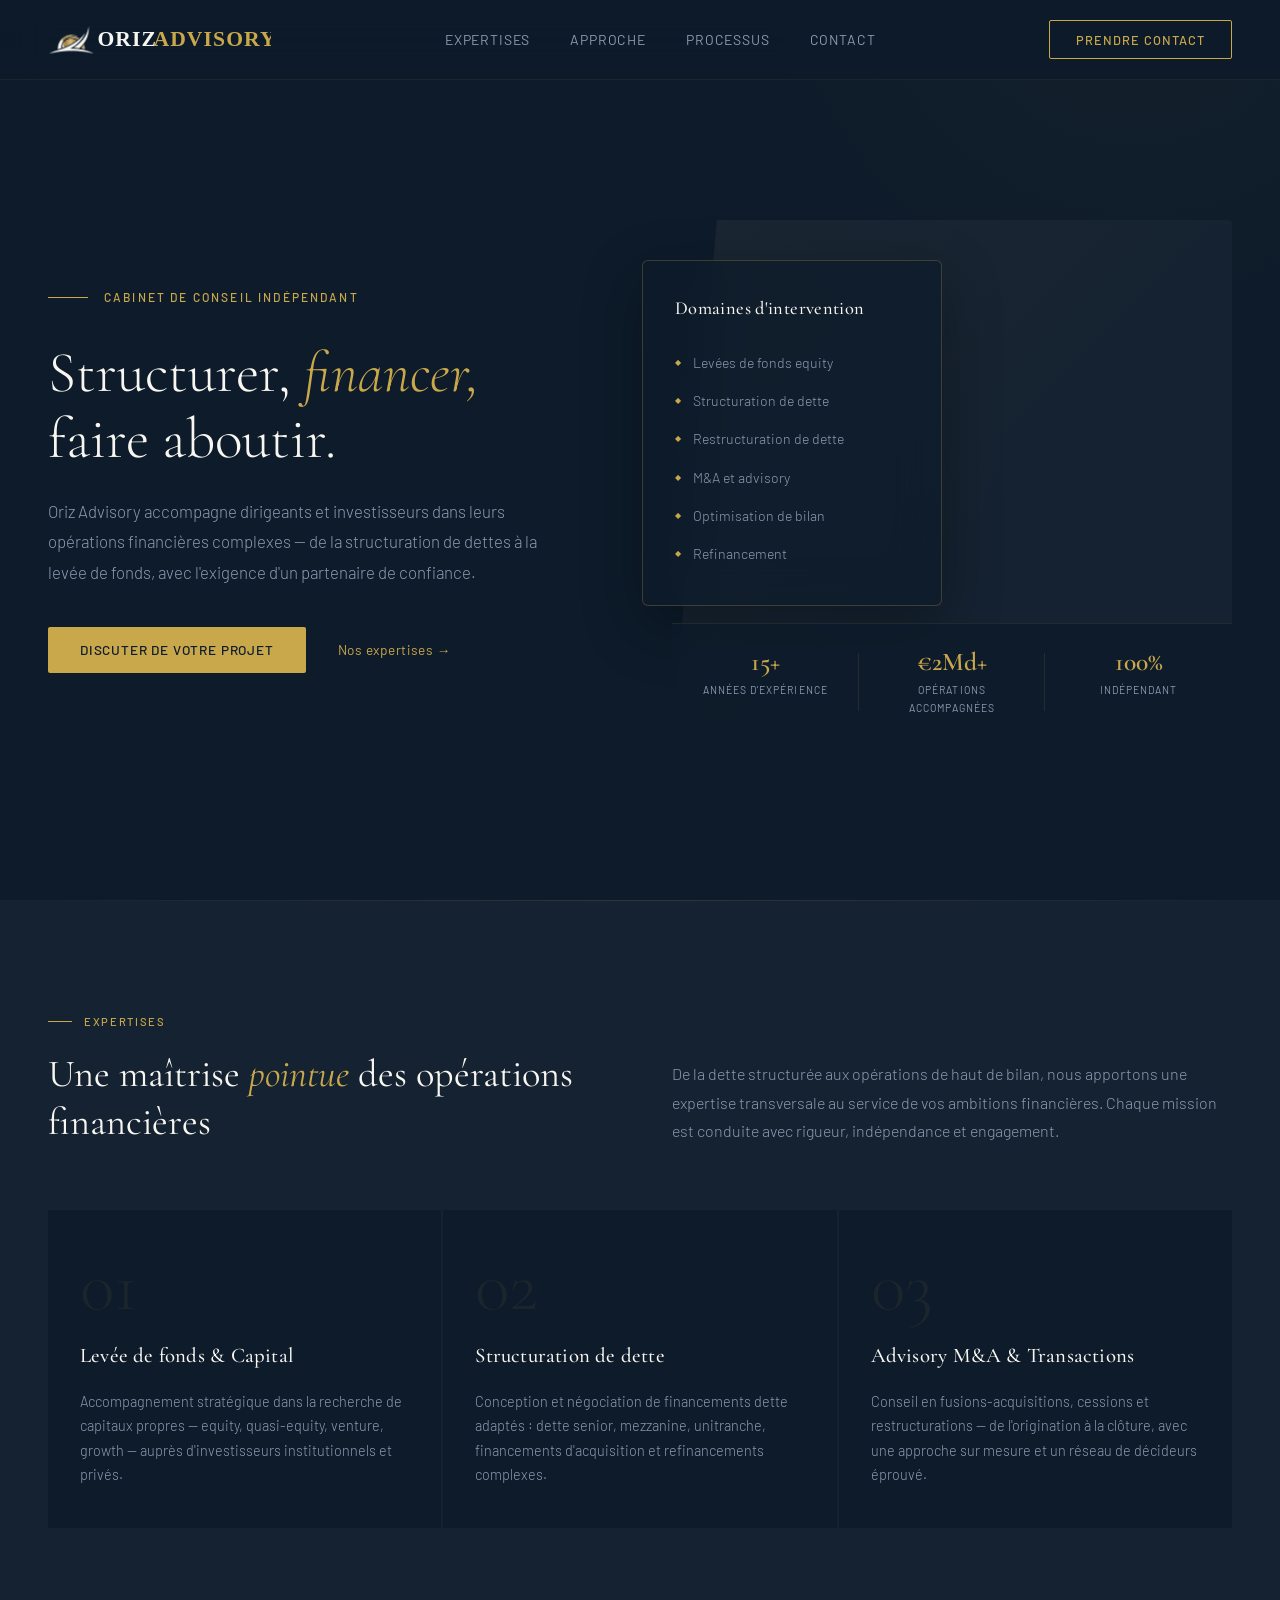
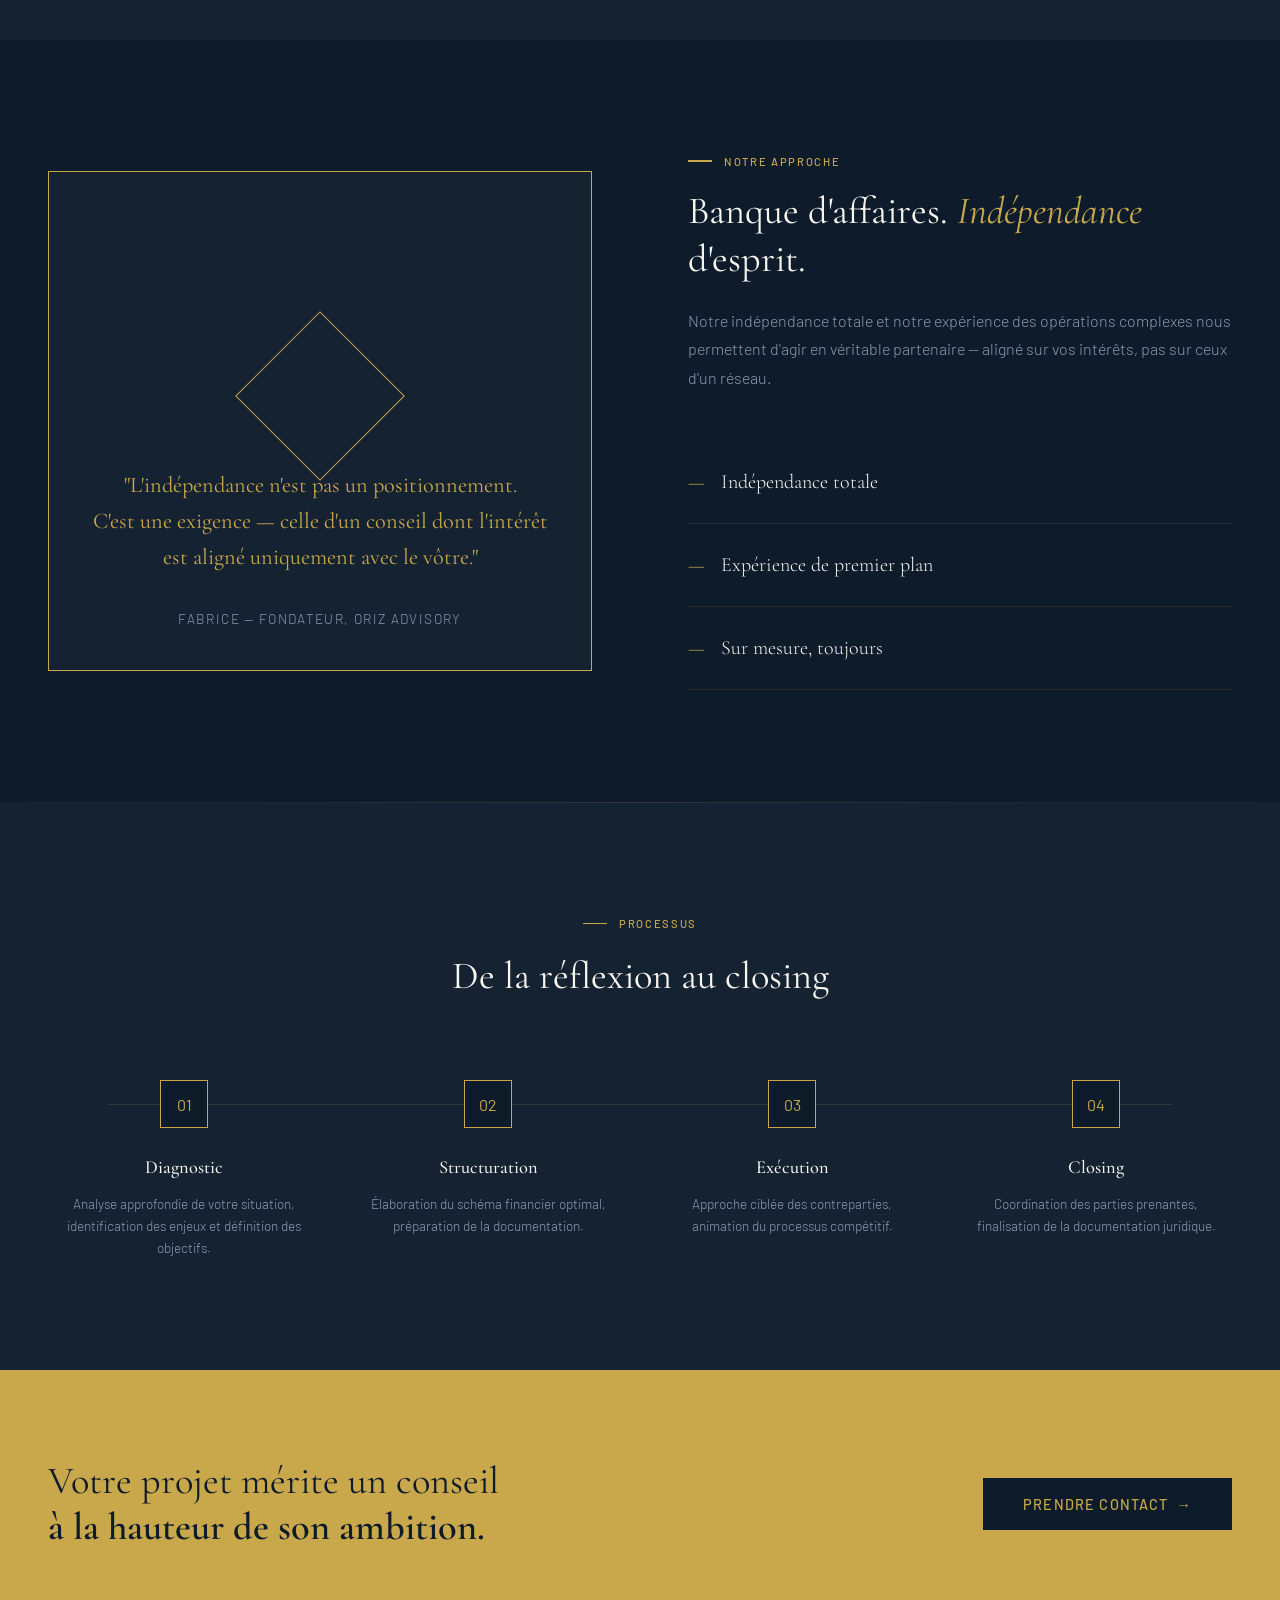
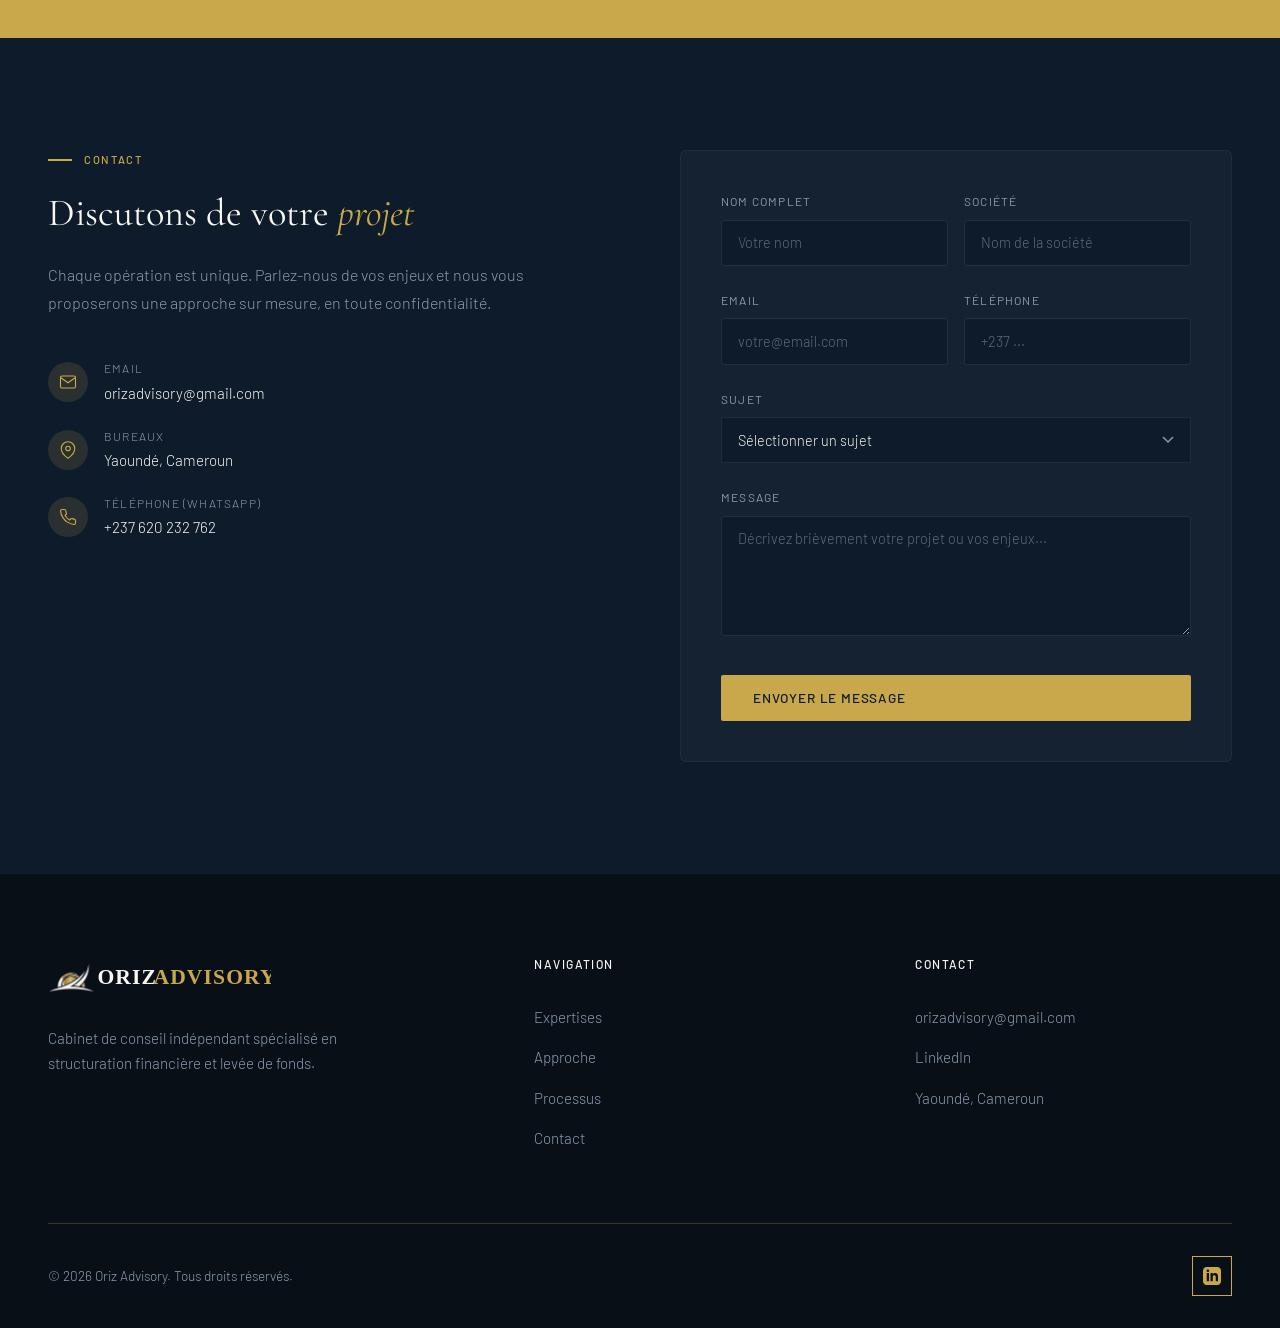
==== commit 6ba09719: "feat: ajout restructuration de dette" ====
--- a/index.html
+++ b/index.html
@@ -3,8 +3,30 @@
 <head>
   <meta charset="UTF-8">
   <meta name="viewport" content="width=device-width, initial-scale=1.0">
+  
+  <!-- SEO & Primary Meta Tags -->
   <title>Oriz Advisory — Financial Structuring & Fundraising</title>
-  <meta name="description" content="Oriz Advisory accompagne dirigeants et investisseurs dans leurs opérations financières complexes — structuration de dette, levée de fonds, M&A advisory.">
+  <meta name="title" content="Oriz Advisory — Banque d'affaires et Conseil Financier">
+  <meta name="description" content="Oriz Advisory accompagne dirigeants et investisseurs dans leurs opérations financières complexes : structuration de dette, levée de fonds, M&A advisory. Indépendance et sur-mesure.">
+  <meta name="keywords" content="banque d'affaires, M&A, levée de fonds, structuration de dette, conseil financier, fusion acquisition, finance d'entreprise, advisory, Yaoundé, Cameroun, Afrique, Paris">
+  <meta name="author" content="Oriz Advisory">
+  <meta name="robots" content="index, follow">
+  <link rel="canonical" href="https://orizadvisory.cm/">
+
+  <!-- Open Graph / Facebook / LinkedIn -->
+  <meta property="og:type" content="website">
+  <meta property="og:url" content="https://orizadvisory.cm/">
+  <meta property="og:title" content="Oriz Advisory — Banque d'affaires et Conseil Financier">
+  <meta property="og:description" content="Oriz Advisory accompagne dirigeants et investisseurs dans leurs opérations financières complexes. Levée de fonds, Dette, M&A.">
+  <meta property="og:image" content="https://orizadvisory.cm/assets/logo.png">
+
+  <!-- Twitter -->
+  <meta property="twitter:card" content="summary_large_image">
+  <meta property="twitter:url" content="https://orizadvisory.cm/">
+  <meta property="twitter:title" content="Oriz Advisory — Banque d'affaires">
+  <meta property="twitter:description" content="Oriz Advisory accompagne dirigeants et investisseurs dans leurs opérations financières complexes.">
+  <meta property="twitter:image" content="https://orizadvisory.cm/assets/logo.png">
+
   <link rel="stylesheet" href="styles.css">
   <link rel="icon" type="image/png" href="assets/logo.png">
 </head>
@@ -59,6 +81,7 @@
           <ul class="hero-card-list">
             <li>Levées de fonds equity</li>
             <li>Structuration de dette</li>
+            <li>Restructuration de dette</li>
             <li>M&A et advisory</li>
             <li>Optimisation de bilan</li>
             <li>Refinancement</li>
@@ -226,6 +249,8 @@
         </div>
       </div>
       <form class="contact-form reveal reveal-delay-2" id="contactForm" action="https://formspree.io/f/xwvrzvrv" method="POST" onsubmit="handleSubmit(event)">
+        <!-- Honeypot anti-spam: invisible field that bots fill, humans don't -->
+        <input type="text" name="_gotcha" style="display:none !important" tabindex="-1" autocomplete="off">
         <div class="form-row">
           <div class="form-group">
             <label for="name">Nom complet</label>
@@ -252,6 +277,7 @@
             <option value="" disabled selected>Sélectionner un sujet</option>
             <option value="Levee de fonds">Levée de fonds</option>
             <option value="Structuration de dette">Structuration de dette</option>
+            <option value="Restructuration de dette">Restructuration de dette</option>
             <option value="M&A / Transaction">M&A / Transaction</option>
             <option value="Refinancement">Refinancement</option>
             <option value="Autre">Autre</option>
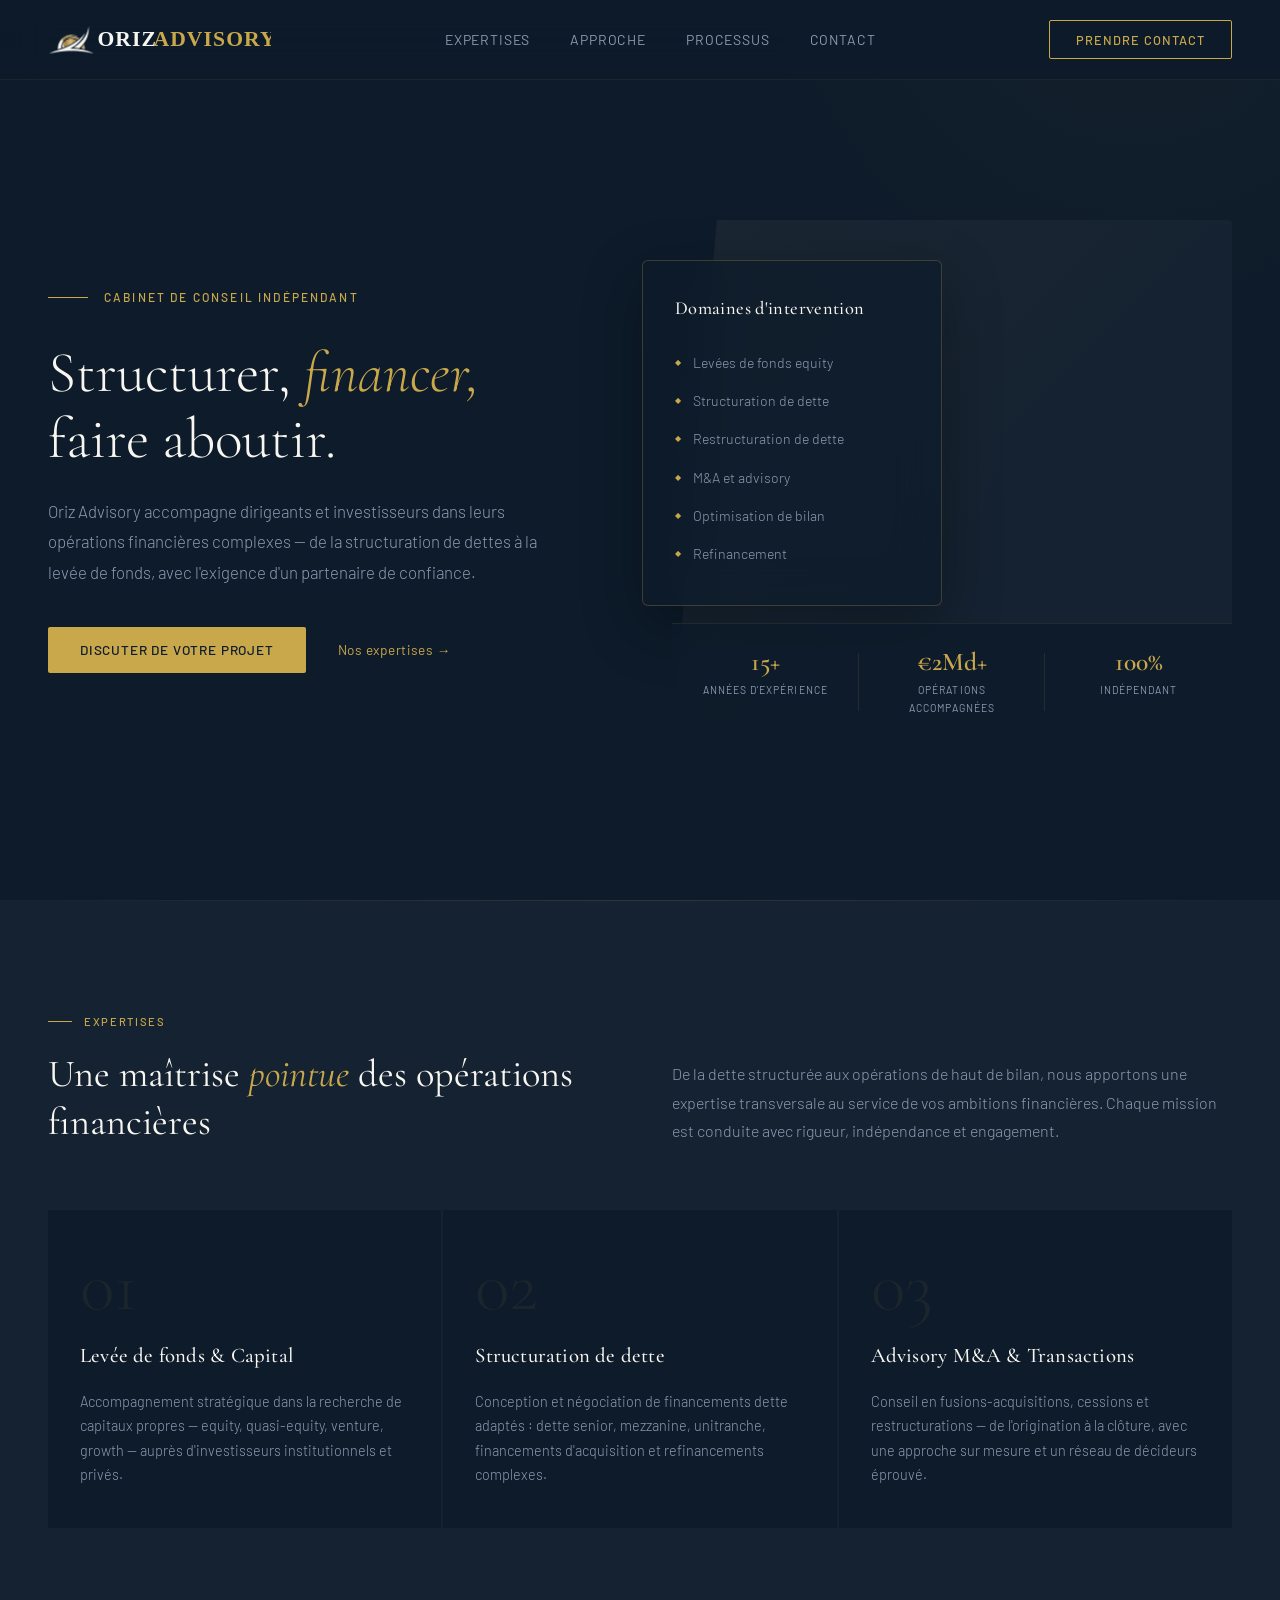
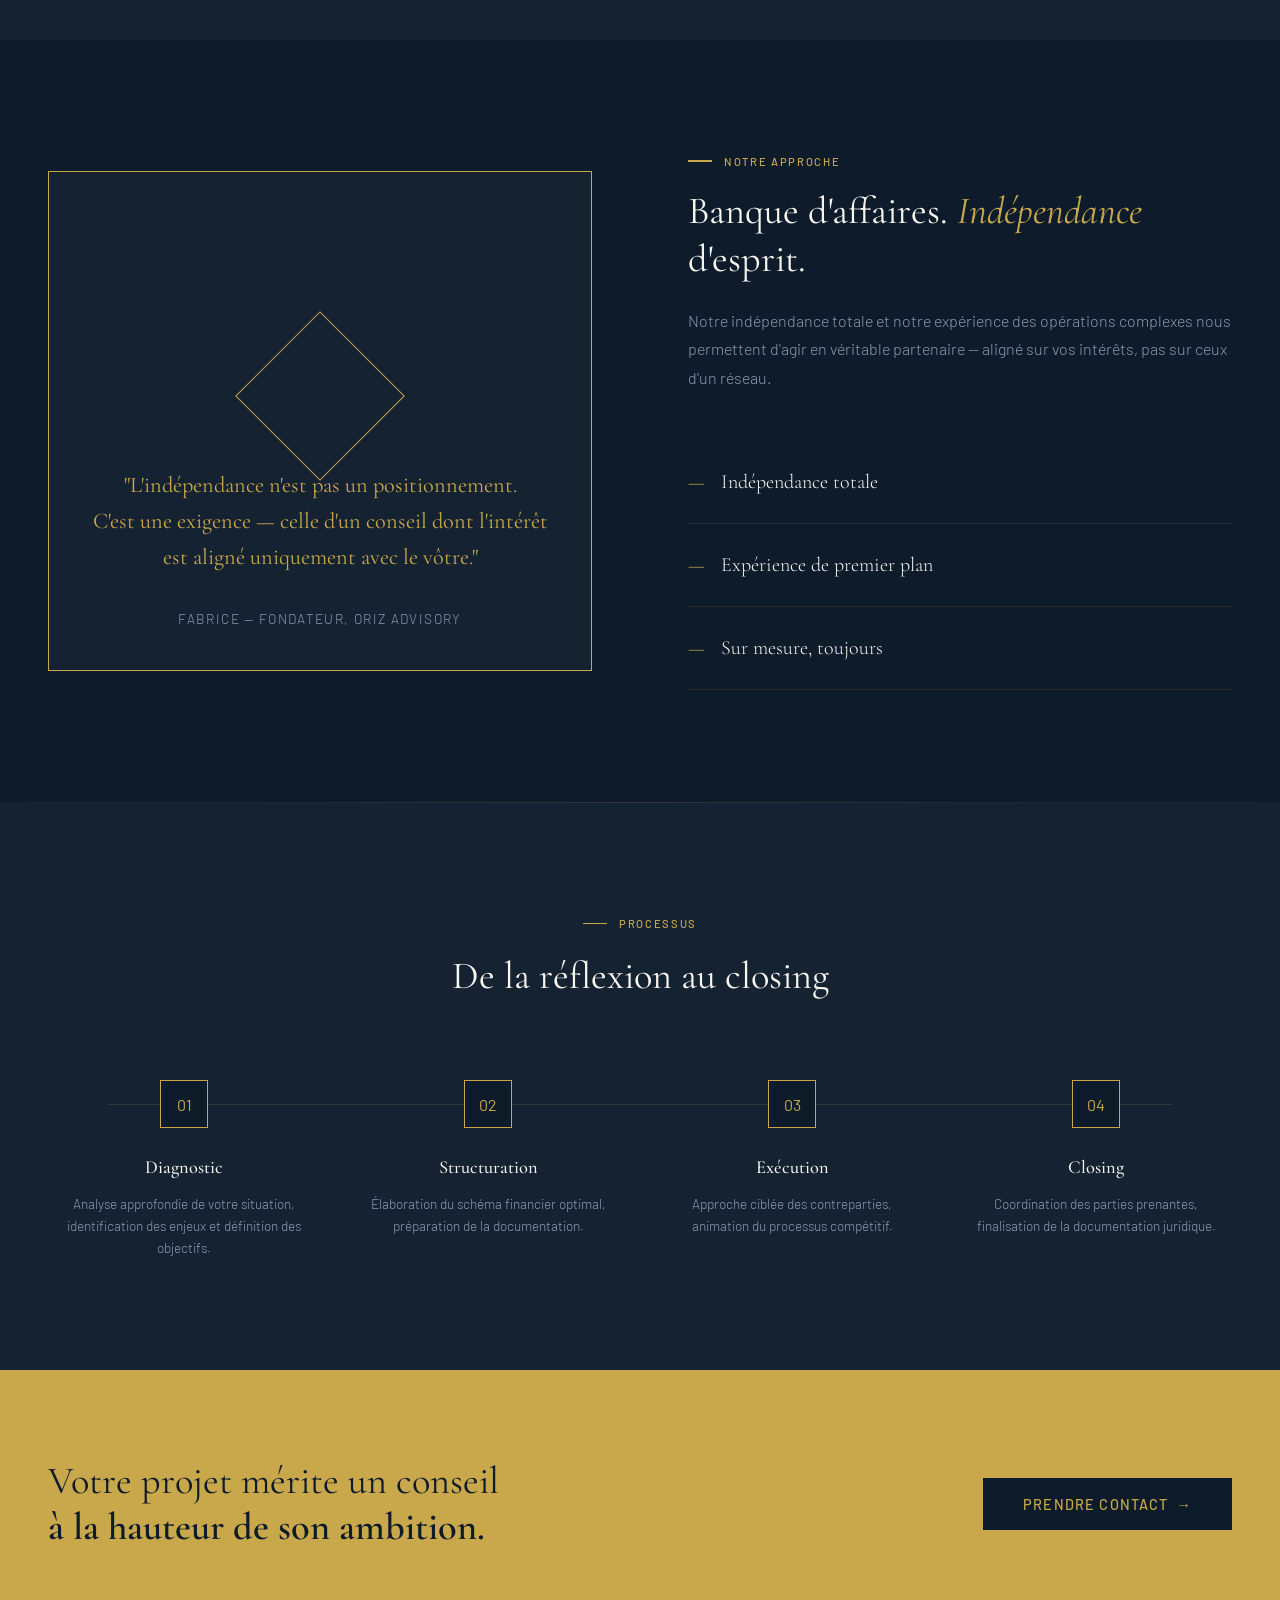
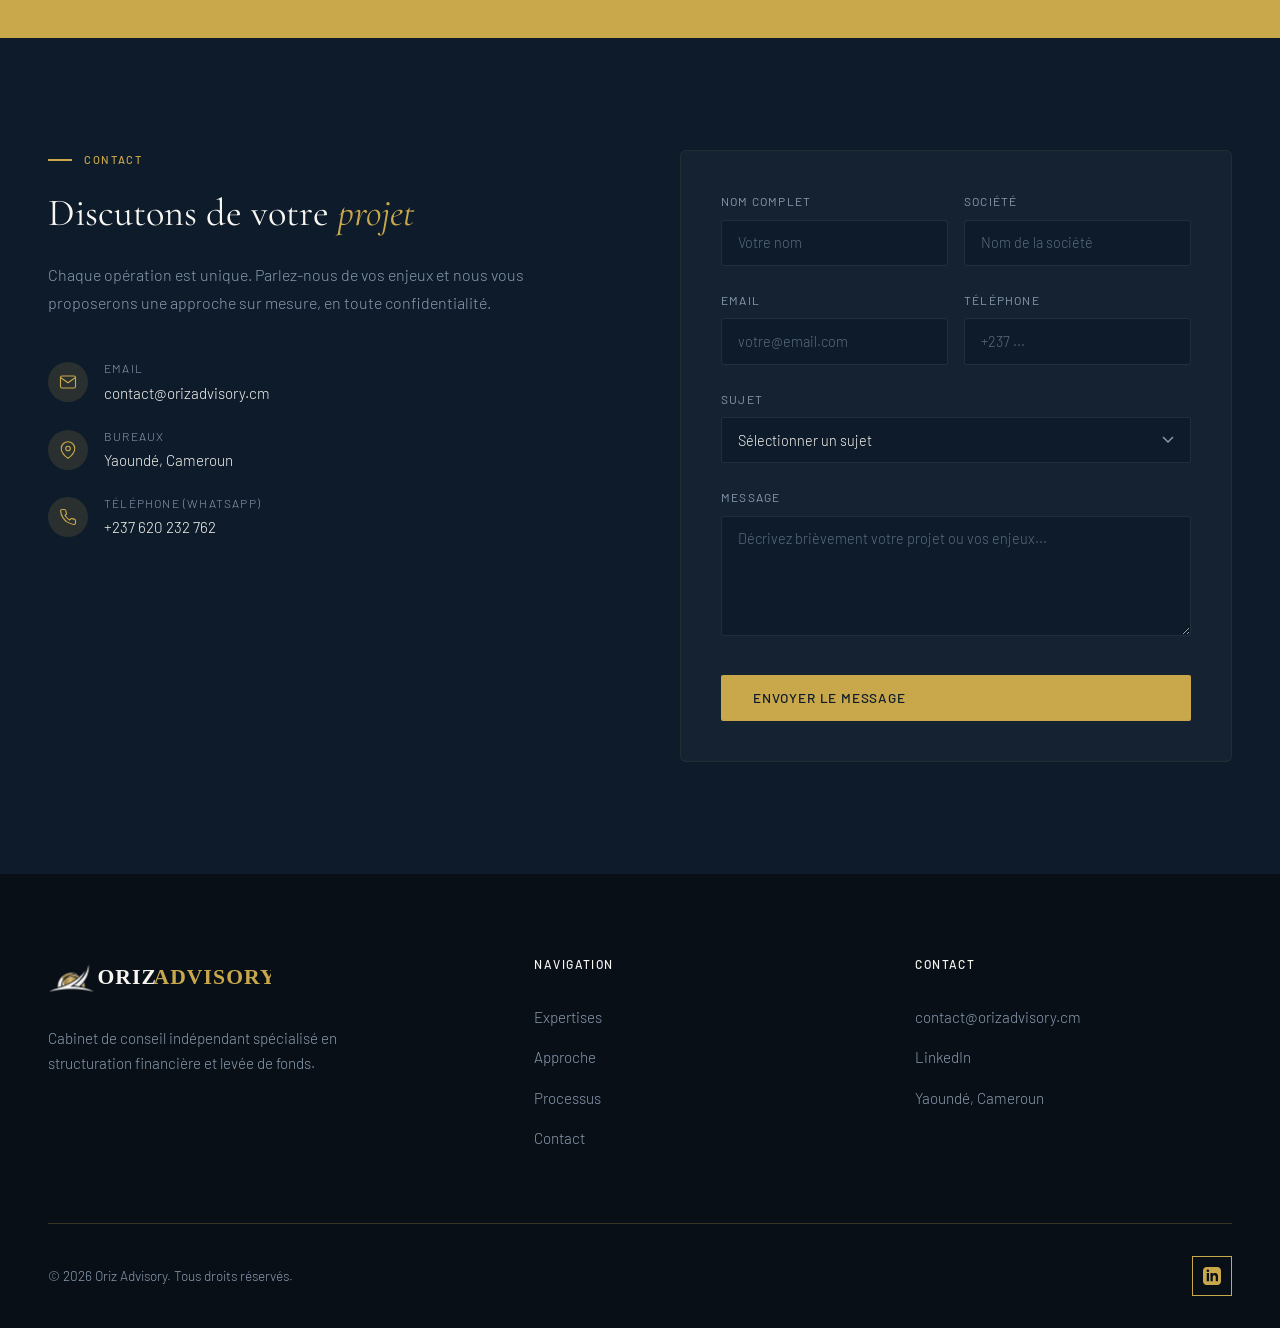
==== commit 7248a2b2: "chore: update contact email to contact@orizadvisory.cm" ====
--- a/index.html
+++ b/index.html
@@ -12,6 +12,25 @@
   <meta name="author" content="Oriz Advisory">
   <meta name="robots" content="index, follow">
   <link rel="canonical" href="https://orizadvisory.cm/">
+
+  <!-- Structured Data / JSON-LD -->
+  <script type="application/ld+json">
+  {
+    "@context": "https://schema.org",
+    "@type": "FinancialService",
+    "name": "Oriz Advisory",
+    "url": "https://orizadvisory.cm/",
+    "logo": "https://orizadvisory.cm/assets/logo.png",
+    "description": "Cabinet de conseil indépendant spécialisé en structuration financière, levée de fonds, structuration de dette et M&A.",
+    "telephone": "+237620232762",
+    "email": "contact@orizadvisory.cm",
+    "address": {
+      "@type": "PostalAddress",
+      "addressLocality": "Yaoundé",
+      "addressCountry": "CM"
+    }
+  }
+  </script>
 
   <!-- Open Graph / Facebook / LinkedIn -->
   <meta property="og:type" content="website">
@@ -225,7 +244,7 @@
             </div>
             <div class="contact-detail-text">
               <small>Email</small>
-              orizadvisory@gmail.com
+              contact@orizadvisory.cm
             </div>
           </div>
           <div class="contact-detail">
@@ -313,7 +332,7 @@
         </div>
         <div class="footer-nav-col">
           <h4>Contact</h4>
-          <a href="mailto:orizadvisory@gmail.com">orizadvisory@gmail.com</a>
+          <a href="mailto:contact@orizadvisory.cm">contact@orizadvisory.cm</a>
           <a href="https://www.linkedin.com/company/oriz-advisory/" target="_blank" rel="noopener noreferrer">LinkedIn</a>
           <p>Yaoundé, Cameroun</p>
         </div>
